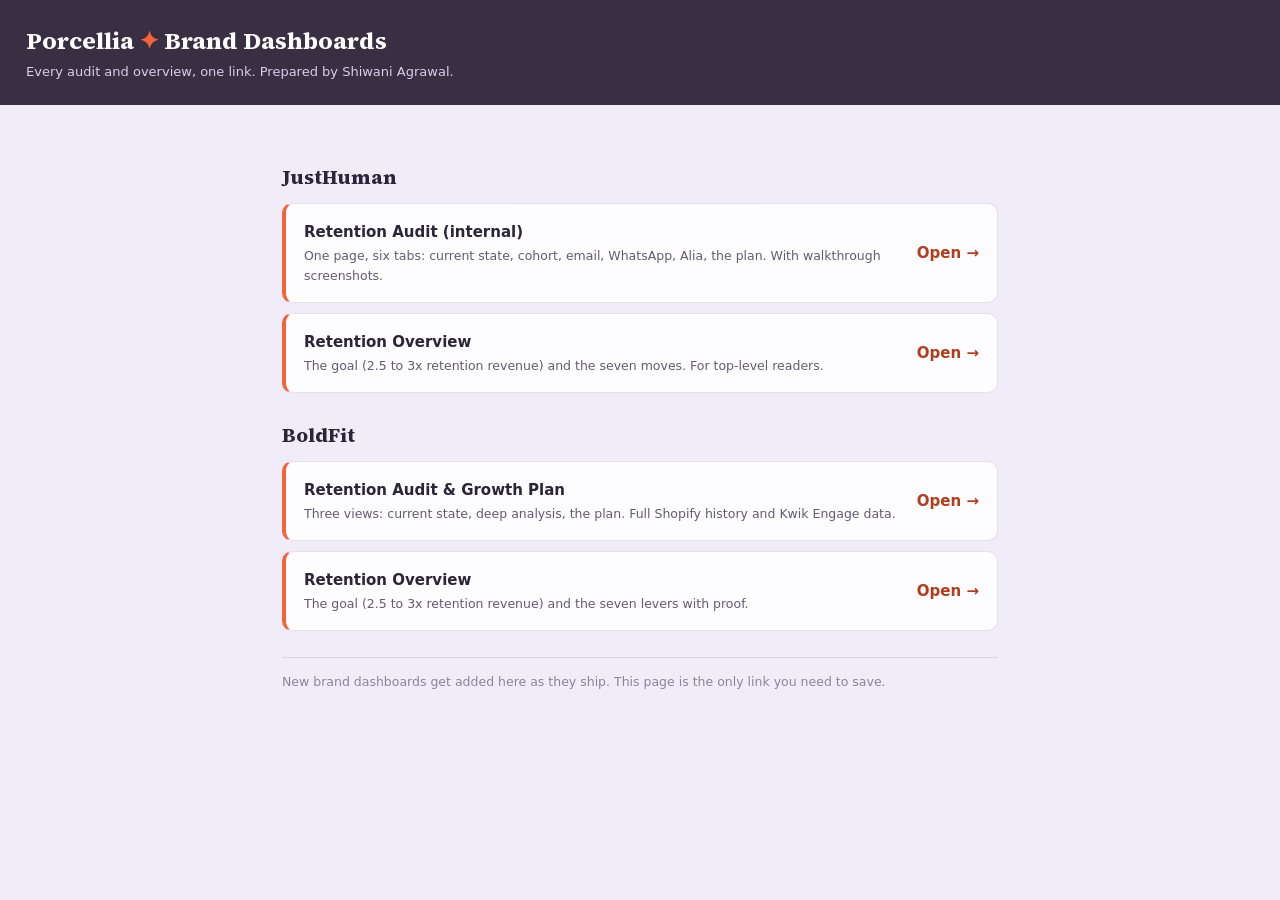
==== index.html @ e3c1a81c "Root links hub: one page listing every brand dashboard Co-Authored-By: Claude Fable 5 <noreply@anthr" ====
<!doctype html>
<html lang="en">
<head>
<meta charset="utf-8">
<meta name="viewport" content="width=device-width, initial-scale=1">
<title>Porcellia · Brand Dashboards</title>
<link rel="stylesheet" href="justhuman/porc-fonts.css">
<style>
  :root{--page:#f1ecfa;--card:#fdfcff;--ink:#2c2437;--ink2:#645a71;--muted:#8d8399;--ring:rgba(58,46,66,.12);--accent:#f2643b;--accent-ink:#b03e1c;--seq700:#3a2e42;}
  @media (prefers-color-scheme: dark){:root{--page:#221b2c;--card:#2f2739;--ink:#f4f0fa;--ink2:#c3b9d1;--muted:#948aa3;--ring:rgba(244,240,250,.12);--accent-ink:#ff8a63;--seq700:#e4d4ff;}}
  *{box-sizing:border-box;}
  body{margin:0;background:var(--page);color:var(--ink);font:15px/1.6 'Poppins',system-ui,sans-serif;}
  header{background:#3a2e42;color:#fff;padding:22px 26px;}
  .brandmark{font-family:'PorcSerif',Georgia,serif;font-weight:700;font-size:24px;}
  .brandmark em{font-style:normal;color:var(--accent);}
  .subtitle{color:#d7cef0;font-size:13px;margin-top:2px;}
  main{max-width:760px;margin:0 auto;padding:30px 22px 60px;}
  h2{font-family:'PorcSerif',Georgia,serif;font-size:20px;margin:26px 0 10px;}
  .links{display:grid;gap:10px;}
  a.card{display:flex;justify-content:space-between;align-items:center;gap:14px;background:var(--card);border:1px solid var(--ring);border-left:4px solid var(--accent);border-radius:10px;padding:16px 18px;text-decoration:none;color:var(--ink);}
  a.card:hover{border-color:var(--accent);}
  a.card .t{font-weight:600;font-size:15px;}
  a.card .d{font-size:12.5px;color:var(--ink2);margin-top:2px;}
  a.card .go{color:var(--accent-ink);font-weight:700;white-space:nowrap;}
  .note{font-size:12.5px;color:var(--muted);margin-top:26px;border-top:1px solid var(--ring);padding-top:14px;}
</style>
</head>
<body>
<header>
  <div class="brandmark">Porcellia <em>✦</em> Brand Dashboards</div>
  <div class="subtitle">Every audit and overview, one link. Prepared by Shiwani Agrawal.</div>
</header>
<main>
  <h2>JustHuman</h2>
  <div class="links">
    <a class="card" href="justhuman/"><span><span class="t">Retention Audit (internal)</span><div class="d">One page, six tabs: current state, cohort, email, WhatsApp, Alia, the plan. With walkthrough screenshots.</div></span><span class="go">Open →</span></a>
    <a class="card" href="justhuman/overview.html"><span><span class="t">Retention Overview</span><div class="d">The goal (2.5 to 3x retention revenue) and the seven moves. For top-level readers.</div></span><span class="go">Open →</span></a>
  </div>
  <h2>BoldFit</h2>
  <div class="links">
    <a class="card" href="boldfit/"><span><span class="t">Retention Audit &amp; Growth Plan</span><div class="d">Three views: current state, deep analysis, the plan. Full Shopify history and Kwik Engage data.</div></span><span class="go">Open →</span></a>
    <a class="card" href="boldfit/overview.html"><span><span class="t">Retention Overview</span><div class="d">The goal (2.5 to 3x retention revenue) and the seven levers with proof.</div></span><span class="go">Open →</span></a>
  </div>
  <p class="note">New brand dashboards get added here as they ship. This page is the only link you need to save.</p>
</main>
</body>
</html>
---- justhuman/porc-fonts.css ----
@font-face{font-family:'PorcSerif';font-style:normal;font-weight:700;font-display:swap;src:url([data-uri]) format('woff2');}
  @font-face{font-family:'Poppins';font-style:normal;font-weight:400;font-display:swap;
  @font-face{font-family:'Poppins';font-style:normal;font-weight:600;font-display:swap;
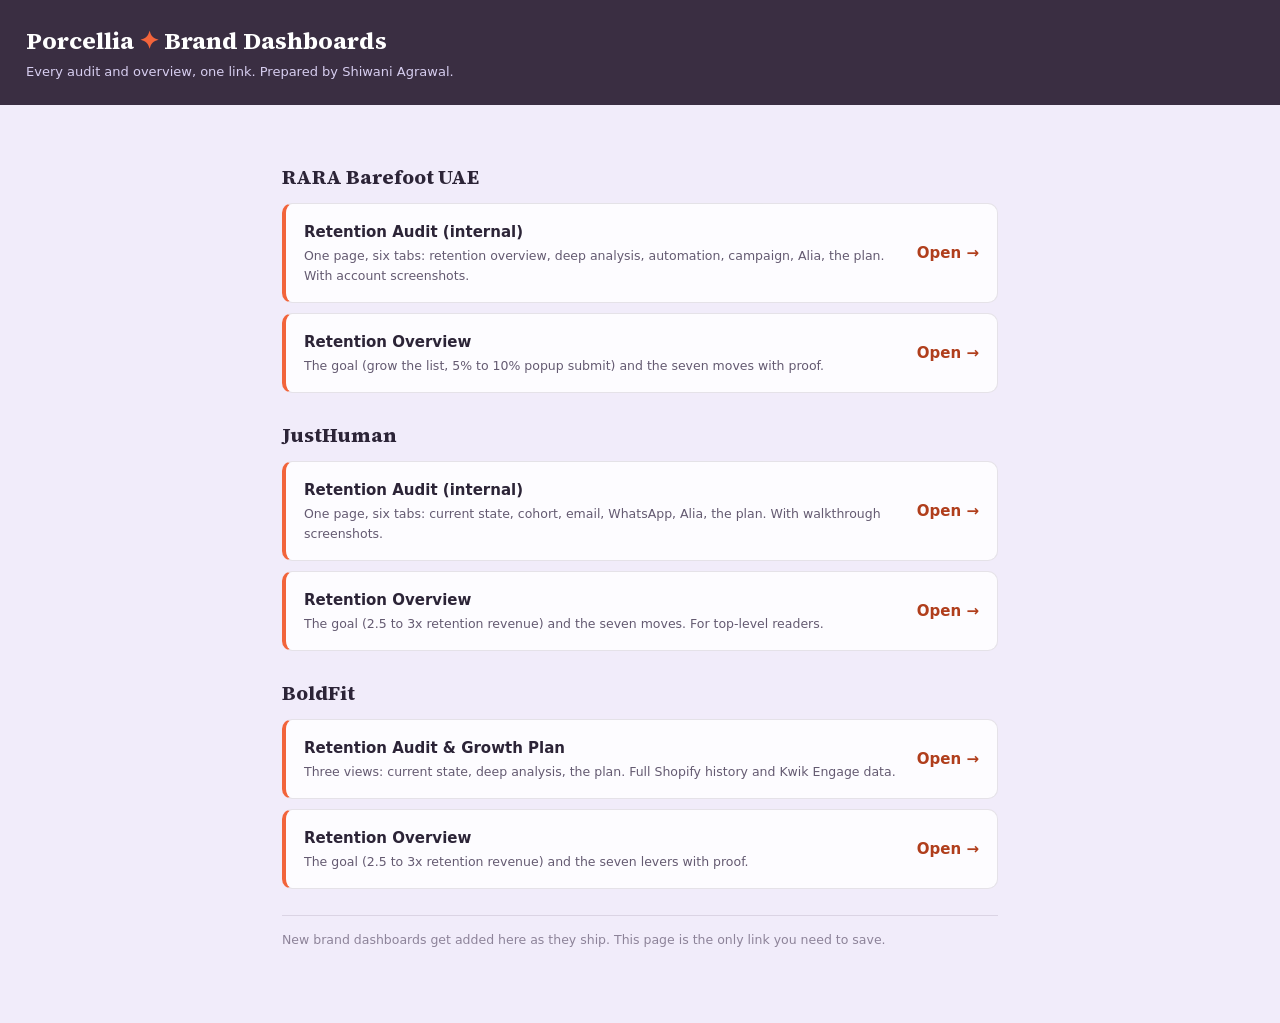
==== commit d845208a: "Add RARA Barefoot UAE: retention audit (6 tabs) + overview (seven moves) Co-Authored-By: Claude Fabl" ====
--- a/index.html
+++ b/index.html
@@ -31,6 +31,11 @@
   <div class="subtitle">Every audit and overview, one link. Prepared by Shiwani Agrawal.</div>
 </header>
 <main>
+  <h2>RARA Barefoot UAE</h2>
+  <div class="links">
+    <a class="card" href="rara-barefoot-uae/"><span><span class="t">Retention Audit (internal)</span><div class="d">One page, six tabs: retention overview, deep analysis, automation, campaign, Alia, the plan. With account screenshots.</div></span><span class="go">Open →</span></a>
+    <a class="card" href="rara-barefoot-uae/overview.html"><span><span class="t">Retention Overview</span><div class="d">The goal (grow the list, 5% to 10% popup submit) and the seven moves with proof.</div></span><span class="go">Open →</span></a>
+  </div>
   <h2>JustHuman</h2>
   <div class="links">
     <a class="card" href="justhuman/"><span><span class="t">Retention Audit (internal)</span><div class="d">One page, six tabs: current state, cohort, email, WhatsApp, Alia, the plan. With walkthrough screenshots.</div></span><span class="go">Open →</span></a>
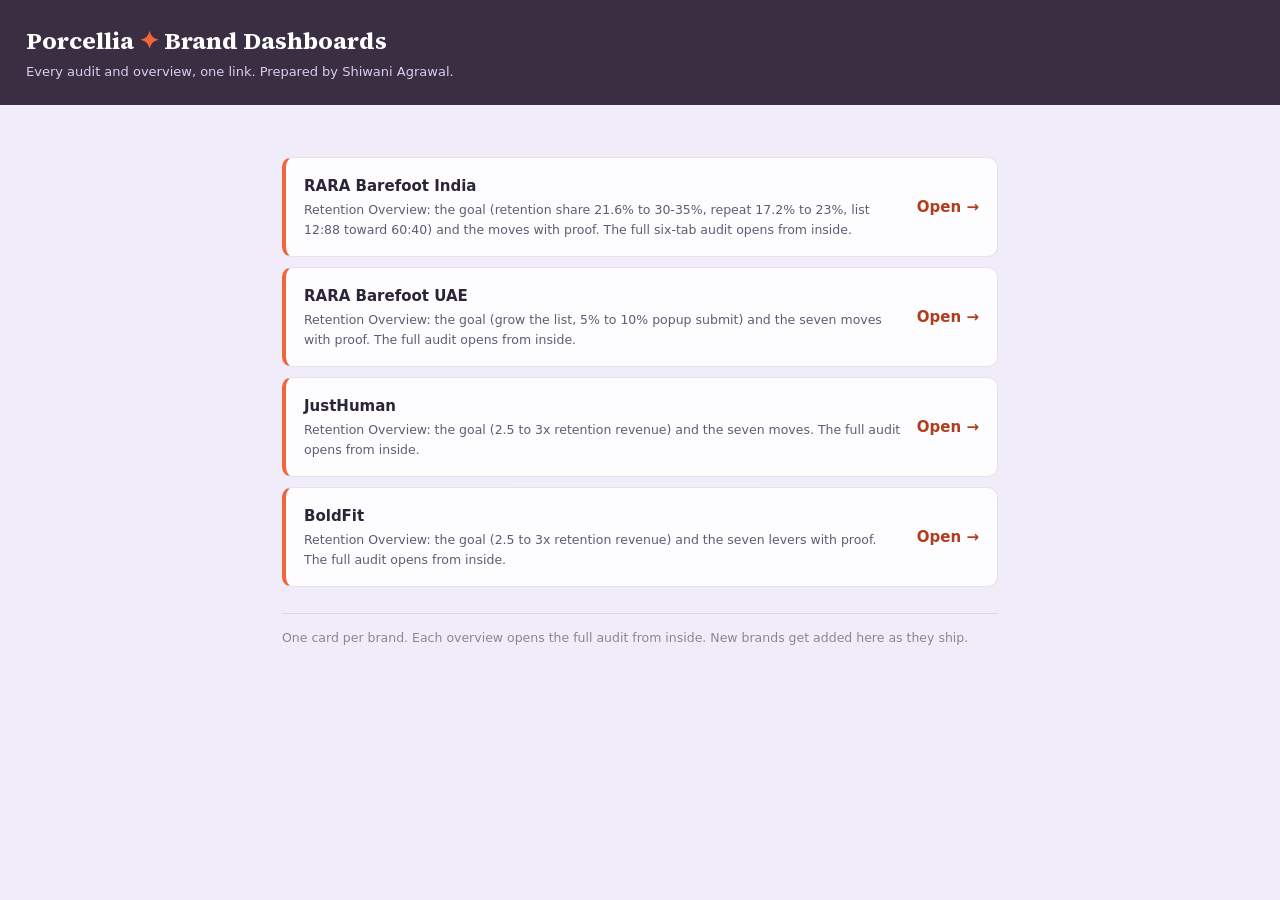
==== commit f14569b0: "RARA Barefoot India: full retention audit + overview; hub becomes one card per brand (overview-first" ====
--- a/index.html
+++ b/index.html
@@ -31,22 +31,13 @@
   <div class="subtitle">Every audit and overview, one link. Prepared by Shiwani Agrawal.</div>
 </header>
 <main>
-  <h2>RARA Barefoot UAE</h2>
-  <div class="links">
-    <a class="card" href="rara-barefoot-uae/"><span><span class="t">Retention Audit (internal)</span><div class="d">One page, six tabs: retention overview, deep analysis, automation, campaign, Alia, the plan. With account screenshots.</div></span><span class="go">Open →</span></a>
-    <a class="card" href="rara-barefoot-uae/overview.html"><span><span class="t">Retention Overview</span><div class="d">The goal (grow the list, 5% to 10% popup submit) and the seven moves with proof.</div></span><span class="go">Open →</span></a>
+  <div class="links" style="margin-top:22px">
+    <a class="card" href="rara-barefoot-india/overview.html"><span><span class="t">RARA Barefoot India</span><div class="d">Retention Overview: the goal (retention share 21.6% to 30-35%, repeat 17.2% to 23%, list 12:88 toward 60:40) and the moves with proof. The full six-tab audit opens from inside.</div></span><span class="go">Open →</span></a>
+    <a class="card" href="rara-barefoot-uae/overview.html"><span><span class="t">RARA Barefoot UAE</span><div class="d">Retention Overview: the goal (grow the list, 5% to 10% popup submit) and the seven moves with proof. The full audit opens from inside.</div></span><span class="go">Open →</span></a>
+    <a class="card" href="justhuman/overview.html"><span><span class="t">JustHuman</span><div class="d">Retention Overview: the goal (2.5 to 3x retention revenue) and the seven moves. The full audit opens from inside.</div></span><span class="go">Open →</span></a>
+    <a class="card" href="boldfit/overview.html"><span><span class="t">BoldFit</span><div class="d">Retention Overview: the goal (2.5 to 3x retention revenue) and the seven levers with proof. The full audit opens from inside.</div></span><span class="go">Open →</span></a>
   </div>
-  <h2>JustHuman</h2>
-  <div class="links">
-    <a class="card" href="justhuman/"><span><span class="t">Retention Audit (internal)</span><div class="d">One page, six tabs: current state, cohort, email, WhatsApp, Alia, the plan. With walkthrough screenshots.</div></span><span class="go">Open →</span></a>
-    <a class="card" href="justhuman/overview.html"><span><span class="t">Retention Overview</span><div class="d">The goal (2.5 to 3x retention revenue) and the seven moves. For top-level readers.</div></span><span class="go">Open →</span></a>
-  </div>
-  <h2>BoldFit</h2>
-  <div class="links">
-    <a class="card" href="boldfit/"><span><span class="t">Retention Audit &amp; Growth Plan</span><div class="d">Three views: current state, deep analysis, the plan. Full Shopify history and Kwik Engage data.</div></span><span class="go">Open →</span></a>
-    <a class="card" href="boldfit/overview.html"><span><span class="t">Retention Overview</span><div class="d">The goal (2.5 to 3x retention revenue) and the seven levers with proof.</div></span><span class="go">Open →</span></a>
-  </div>
-  <p class="note">New brand dashboards get added here as they ship. This page is the only link you need to save.</p>
+  <p class="note">One card per brand. Each overview opens the full audit from inside. New brands get added here as they ship.</p>
 </main>
 </body>
 </html>
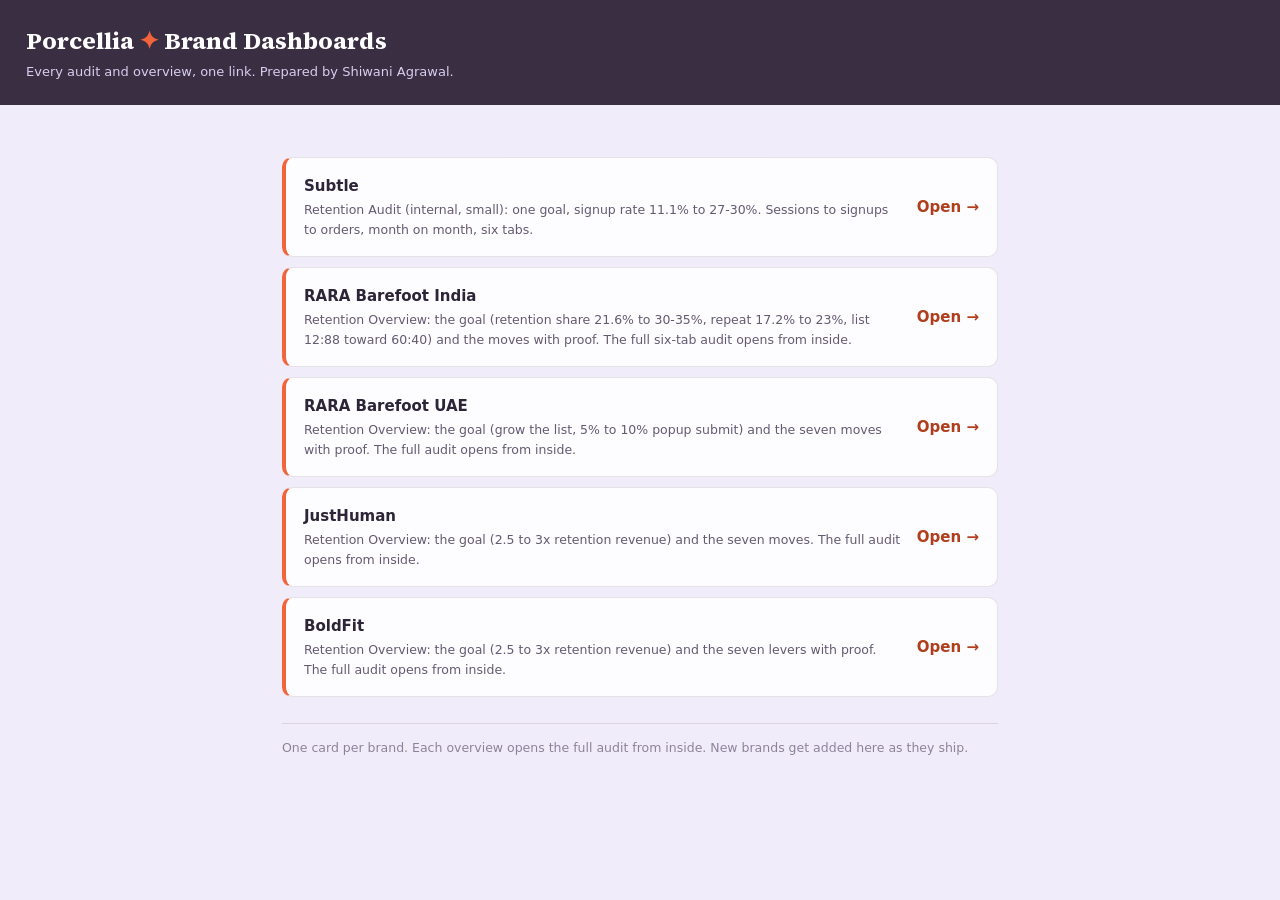
==== commit da6871b6: "Add Subtle small audit; RARA UAE: sessions-to-signups-to-orders funnel + pointer swap Co-Authored-By" ====
--- a/index.html
+++ b/index.html
@@ -32,6 +32,7 @@
 </header>
 <main>
   <div class="links" style="margin-top:22px">
+    <a class="card" href="subtle/"><span><span class="t">Subtle</span><div class="d">Retention Audit (internal, small): one goal, signup rate 11.1% to 27-30%. Sessions to signups to orders, month on month, six tabs.</div></span><span class="go">Open →</span></a>
     <a class="card" href="rara-barefoot-india/overview.html"><span><span class="t">RARA Barefoot India</span><div class="d">Retention Overview: the goal (retention share 21.6% to 30-35%, repeat 17.2% to 23%, list 12:88 toward 60:40) and the moves with proof. The full six-tab audit opens from inside.</div></span><span class="go">Open →</span></a>
     <a class="card" href="rara-barefoot-uae/overview.html"><span><span class="t">RARA Barefoot UAE</span><div class="d">Retention Overview: the goal (grow the list, 5% to 10% popup submit) and the seven moves with proof. The full audit opens from inside.</div></span><span class="go">Open →</span></a>
     <a class="card" href="justhuman/overview.html"><span><span class="t">JustHuman</span><div class="d">Retention Overview: the goal (2.5 to 3x retention revenue) and the seven moves. The full audit opens from inside.</div></span><span class="go">Open →</span></a>
